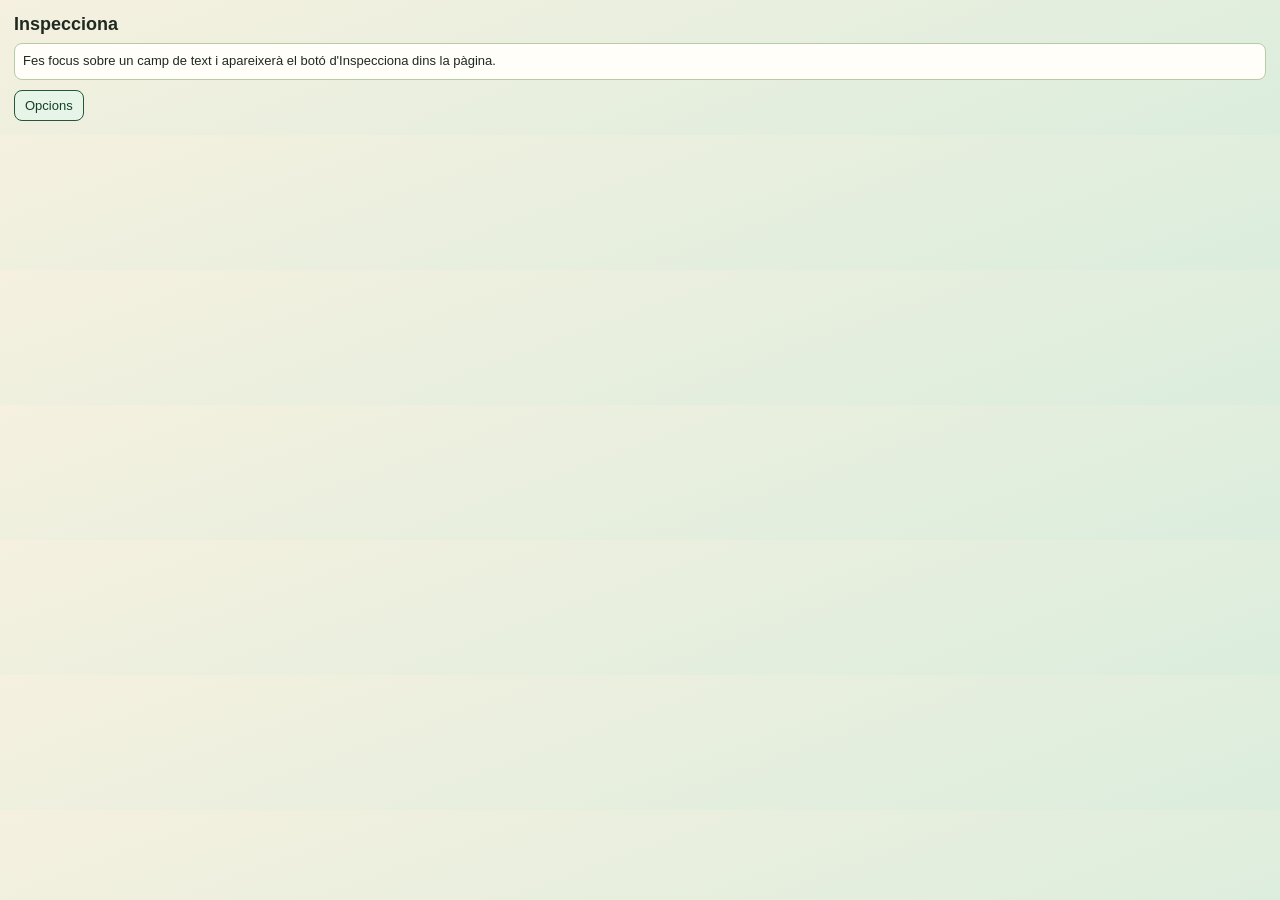
==== src/popup/popup.html @ 0c9df9f8 "feat: first MVP of Inspecciona chrome extension" ====
<!doctype html>
<html lang="ca">
  <head>
    <meta charset="utf-8" />
    <meta name="viewport" content="width=device-width, initial-scale=1" />
    <title>Inspecciona</title>
    <style>
      body {
        margin: 0;
        min-width: 300px;
        font-family: "IBM Plex Sans", "Segoe UI", sans-serif;
        color: #1f2a21;
        background: linear-gradient(160deg, #f5f0df, #dbeddd);
      }

      main {
        padding: 14px;
      }

      h1 {
        margin: 0;
        font-size: 18px;
      }

      p {
        margin: 8px 0;
        font-size: 13px;
        line-height: 1.45;
      }

      .hint {
        padding: 8px;
        border: 1px solid #b8cba8;
        border-radius: 8px;
        background: #fffef8;
      }

      .actions {
        margin-top: 10px;
        display: flex;
        gap: 8px;
      }

      button {
        border: 1px solid #25553c;
        border-radius: 8px;
        background: #e6f5e8;
        color: #173e2c;
        padding: 7px 10px;
        font-size: 13px;
        cursor: pointer;
      }
    </style>
  </head>
  <body>
    <main>
      <h1>Inspecciona</h1>
      <p class="hint">
        Fes focus sobre un camp de text i apareixerà el botó d'Inspecciona dins la pàgina.
      </p>
      <div class="actions">
        <button id="openOptions" type="button">Opcions</button>
      </div>
    </main>
    <script src="popup.js"></script>
  </body>
</html>
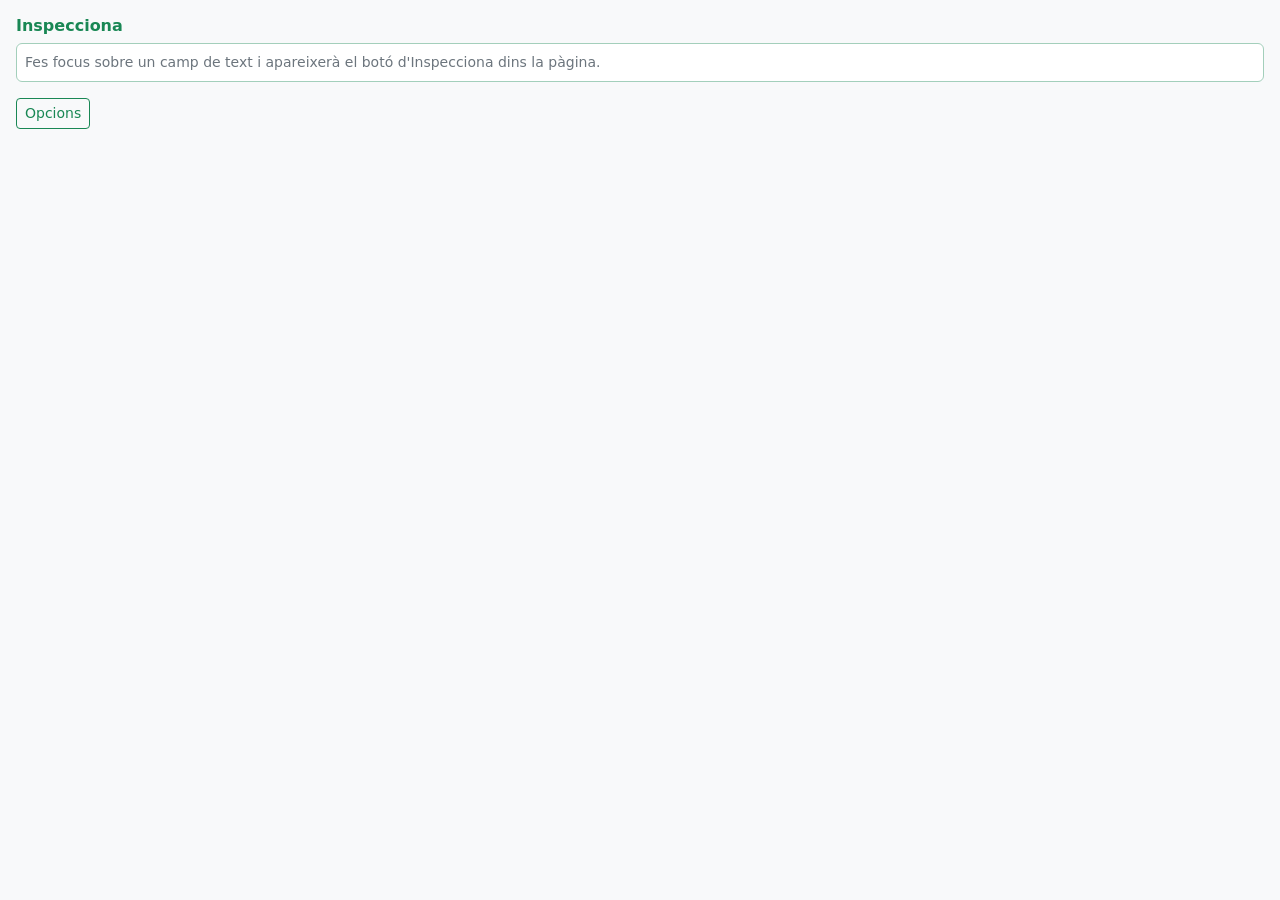
==== commit 403ead9f: "refactor: zero CSS files, Bootstrap on HTML pages, build scripts, versioning guide" ====
--- a/src/popup/popup.html
+++ b/src/popup/popup.html
@@ -2,66 +2,18 @@
 <html lang="ca">
   <head>
     <meta charset="utf-8" />
-    <meta name="viewport" content="width=device-width, initial-scale=1" />
     <title>Inspecciona</title>
-    <style>
-      body {
-        margin: 0;
-        min-width: 300px;
-        font-family: "IBM Plex Sans", "Segoe UI", sans-serif;
-        color: #1f2a21;
-        background: linear-gradient(160deg, #f5f0df, #dbeddd);
-      }
-
-      main {
-        padding: 14px;
-      }
-
-      h1 {
-        margin: 0;
-        font-size: 18px;
-      }
-
-      p {
-        margin: 8px 0;
-        font-size: 13px;
-        line-height: 1.45;
-      }
-
-      .hint {
-        padding: 8px;
-        border: 1px solid #b8cba8;
-        border-radius: 8px;
-        background: #fffef8;
-      }
-
-      .actions {
-        margin-top: 10px;
-        display: flex;
-        gap: 8px;
-      }
-
-      button {
-        border: 1px solid #25553c;
-        border-radius: 8px;
-        background: #e6f5e8;
-        color: #173e2c;
-        padding: 7px 10px;
-        font-size: 13px;
-        cursor: pointer;
-      }
-    </style>
+    <link rel="stylesheet" href="https://cdn.jsdelivr.net/npm/bootstrap@5.3.2/dist/css/bootstrap.min.css" />
+    <style>body{min-width:240px}</style>
   </head>
-  <body>
-    <main>
-      <h1>Inspecciona</h1>
-      <p class="hint">
-        Fes focus sobre un camp de text i apareixerà el botó d'Inspecciona dins la pàgina.
-      </p>
-      <div class="actions">
-        <button id="openOptions" type="button">Opcions</button>
-      </div>
-    </main>
+  <body class="bg-light p-3">
+    <h6 class="fw-bold text-success mb-2">Inspecciona</h6>
+    <p class="small text-secondary bg-white border border-success-subtle rounded p-2 mb-3">
+      Fes focus sobre un camp de text i apareixerà el botó d'Inspecciona dins la pàgina.
+    </p>
+    <button id="openOptions" type="button" class="btn btn-outline-success btn-sm">
+      Opcions
+    </button>
     <script src="popup.js"></script>
   </body>
-</html>+</html>
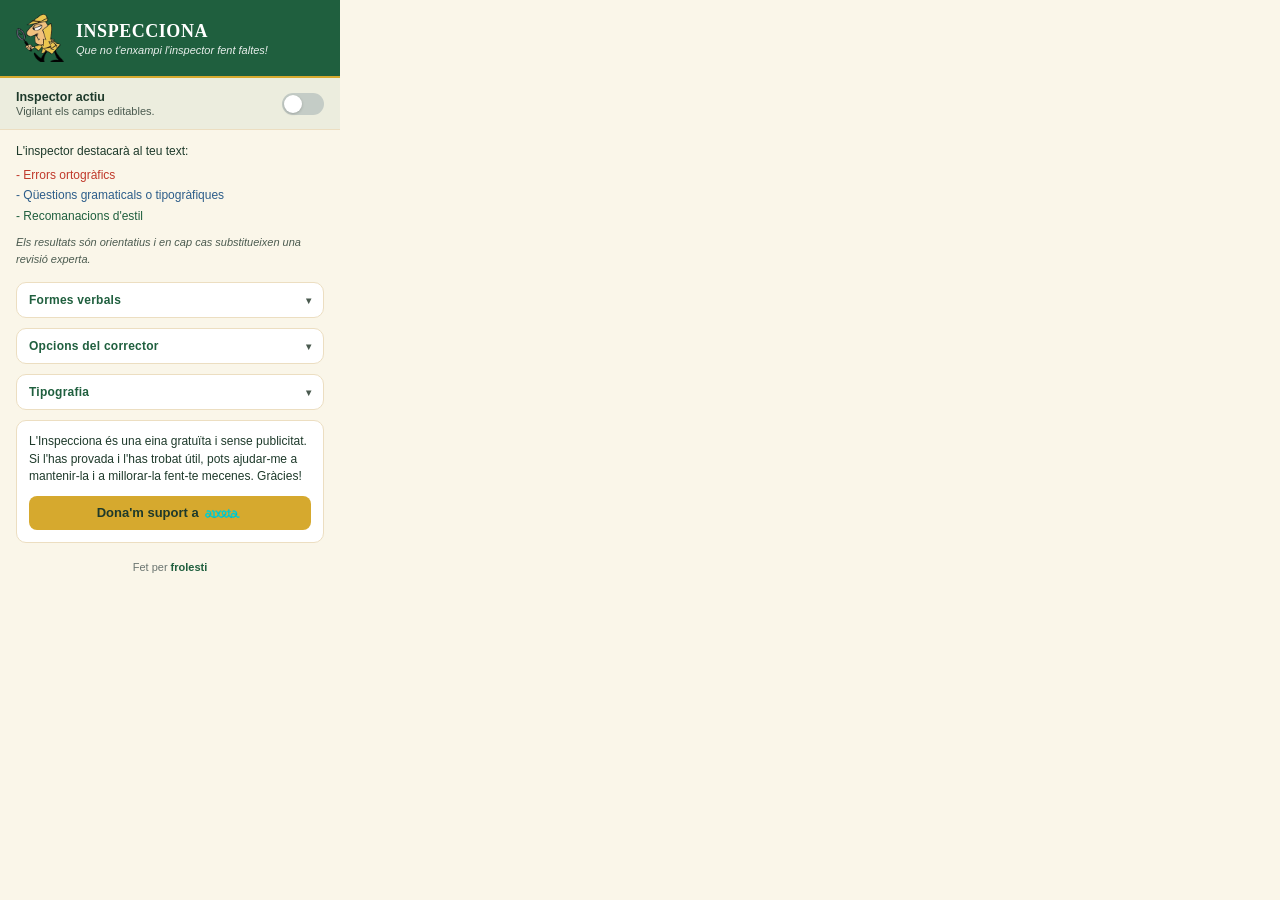
==== commit 54e0559f: "release: v1.0.0" ====
--- a/src/popup/popup.html
+++ b/src/popup/popup.html
@@ -3,17 +3,515 @@
   <head>
     <meta charset="utf-8" />
     <title>Inspecciona</title>
-    <link rel="stylesheet" href="https://cdn.jsdelivr.net/npm/bootstrap@5.3.2/dist/css/bootstrap.min.css" />
-    <style>body{min-width:240px}</style>
+    <style>
+      :root {
+        --insp-ink: #1e3a2b;
+        --insp-ink-soft: #4a5a4f;
+        --insp-cream: #faf6e9;
+        --insp-cream-edge: #ecdec1;
+        --insp-green: #1f5f3e;
+        --insp-green-dark: #163e2a;
+        --insp-gold: #d6a92e;
+        --insp-typo: #c0392b;
+        --insp-grammar: #2c5d8a;
+        --insp-style: #1f5f3e;
+        --insp-serif: Georgia, "Times New Roman", serif;
+        --insp-radius: 14px;
+      }
+
+      /* Truc per arrodonir el popup de Chrome: html transparent, body
+         arrodonit. Modern Chromium respecta el border-radius del body. */
+      html,
+      body {
+        width: 340px;
+        height: 580px;
+        margin: 0;
+        padding: 0;
+        overflow: hidden;
+        background: var(--insp-cream);
+      }
+      body {
+        color: var(--insp-ink);
+        font-family: -apple-system, BlinkMacSystemFont, "Segoe UI", Inter, Roboto, "Helvetica Neue", Arial, sans-serif;
+      }
+
+      .insp-root {
+        height: 100%;
+        display: flex;
+        flex-direction: column;
+        background: var(--insp-cream);
+        overflow: hidden;
+      }
+
+      .insp-scroll {
+        flex: 1 1 auto;
+        min-height: 0;
+        overflow-y: auto;
+        overflow-x: hidden;
+        padding-bottom: 12px;
+        scrollbar-width: thin;
+        scrollbar-color: rgba(31, 95, 62, 0.18) transparent;
+      }
+
+      .insp-scroll::-webkit-scrollbar { width: 6px; }
+      .insp-scroll::-webkit-scrollbar-track { background: transparent; }
+      .insp-scroll::-webkit-scrollbar-thumb {
+        background: rgba(31, 95, 62, 0.12);
+        border-radius: 999px;
+      }
+      .insp-scroll:hover::-webkit-scrollbar-thumb {
+        background: rgba(31, 95, 62, 0.22);
+      }
+      .insp-scroll::-webkit-scrollbar-thumb:hover {
+        background: rgba(31, 95, 62, 0.34);
+      }
+
+      /* ── Estat desactivat ────────────────────────────────────── */
+      body.is-disabled .insp-hero,
+      body.is-disabled .insp-legend,
+      body.is-disabled .insp-section:not(.insp-section--always),
+      body.is-disabled .insp-mecenes,
+      body.is-disabled .insp-footer {
+        filter: grayscale(1);
+        opacity: 0.55;
+      }
+      body.is-disabled .insp-hero { filter: grayscale(1) brightness(0.85); }
+
+      /* ── Capçalera ─────────────────────────────────────────── */
+      .insp-hero {
+        background: var(--insp-green);
+        color: #fff;
+        padding: 14px 16px;
+        border-bottom: 2px solid var(--insp-gold);
+        display: flex;
+        align-items: center;
+        gap: 12px;
+      }
+      .insp-hero img { width: 48px; height: 48px; object-fit: contain; }
+      .insp-hero h1 {
+        font-family: var(--insp-serif);
+        font-size: 18px;
+        font-weight: 700;
+        margin: 0;
+        letter-spacing: 0.03em;
+      }
+      .insp-hero p {
+        font-size: 11px;
+        margin: 2px 0 0;
+        opacity: 0.9;
+        font-style: italic;
+      }
+
+      /* ── Seccions ─────────────────────────────────────────── */
+      .insp-section { padding: 10px 16px; }
+      .insp-section.pt-0 { padding-top: 0; }
+
+      /* ── Toggle activació ───────────────────────────────────── */
+      .insp-toggle {
+        display: flex;
+        align-items: center;
+        justify-content: space-between;
+        padding: 12px 16px;
+        background: rgba(31, 95, 62, 0.06);
+        border-bottom: 1px solid var(--insp-cream-edge);
+      }
+      .insp-toggle-text {
+        display: flex;
+        flex-direction: column;
+        gap: 1px;
+      }
+      .insp-toggle-text strong {
+        font-size: 12.5px;
+        color: var(--insp-ink);
+        font-weight: 600;
+      }
+      .insp-toggle-text small {
+        font-size: 11px;
+        color: var(--insp-ink-soft);
+      }
+      body.is-disabled .insp-toggle-text small { color: var(--insp-typo); }
+
+      .insp-switch {
+        position: relative;
+        display: inline-block;
+        width: 42px;
+        height: 22px;
+        flex-shrink: 0;
+      }
+      .insp-switch input {
+        opacity: 0;
+        width: 0;
+        height: 0;
+      }
+      .insp-switch-track {
+        position: absolute;
+        inset: 0;
+        background: #c4ccc6;
+        border-radius: 999px;
+        transition: background 160ms ease;
+        cursor: pointer;
+      }
+      .insp-switch-track::before {
+        content: "";
+        position: absolute;
+        top: 2px;
+        left: 2px;
+        width: 18px;
+        height: 18px;
+        background: #fff;
+        border-radius: 50%;
+        box-shadow: 0 1px 3px rgba(0,0,0,0.2);
+        transition: transform 160ms ease;
+      }
+      .insp-switch input:checked + .insp-switch-track { background: var(--insp-green); }
+      .insp-switch input:checked + .insp-switch-track::before { transform: translateX(20px); }
+      .insp-switch input:focus-visible + .insp-switch-track {
+        box-shadow: 0 0 0 3px rgba(214, 169, 46, 0.45);
+      }
+
+      /* ── Llegenda (sense fons) ─────────────────────────────── */
+      .insp-legend {
+        padding: 12px 16px 4px;
+        font-size: 12px;
+        line-height: 1.55;
+        color: var(--insp-ink);
+      }
+      .insp-legend p { margin: 0 0 4px; }
+      .insp-legend ul {
+        list-style: none;
+        margin: 0;
+        padding: 0;
+        display: flex;
+        flex-direction: column;
+      }
+      .insp-legend li { padding: 1px 0; font-weight: 500; }
+      .insp-legend li.typo    { color: var(--insp-typo); }
+      .insp-legend li.grammar { color: var(--insp-grammar); }
+      .insp-legend li.style   { color: var(--insp-style); }
+      .insp-legend em {
+        display: block;
+        margin-top: 8px;
+        font-style: italic;
+        color: var(--insp-ink-soft);
+        font-size: 11px;
+      }
+
+      /* ── Detalls col·lapsables ─────────────────────────────── */
+      details.insp-details {
+        background: #fff;
+        border: 1px solid var(--insp-cream-edge);
+        border-radius: 10px;
+        overflow: hidden;
+      }
+      details.insp-details + details.insp-details { margin-top: 8px; }
+      details.insp-details > summary {
+        list-style: none;
+        cursor: pointer;
+        padding: 10px 12px;
+        font-size: 12px;
+        font-weight: 600;
+        color: var(--insp-green);
+        display: flex;
+        align-items: center;
+        justify-content: space-between;
+        letter-spacing: 0.02em;
+      }
+      details.insp-details > summary::after {
+        content: "▾";
+        font-size: 10px;
+        color: var(--insp-ink-soft);
+        transition: transform 120ms ease;
+      }
+      details.insp-details[open] > summary::after { transform: rotate(180deg); }
+      details.insp-details > summary::-webkit-details-marker { display: none; }
+      details.insp-details .insp-details-body { padding: 4px 12px 12px; }
+
+      /* ── Form & inputs ────────────────────────────────────── */
+      .insp-check { display: flex; align-items: center; gap: 8px; padding: 2px 0; font-size: 12.5px; }
+      .insp-check input[type="checkbox"], .insp-check input[type="radio"] {
+        width: 14px; height: 14px; accent-color: var(--insp-green);
+      }
+
+      /* Fila etiqueta + opcions */
+      .insp-row {
+        display: grid;
+        grid-template-columns: 96px 1fr;
+        align-items: center;
+        gap: 6px;
+        padding: 6px 0;
+        border-bottom: 1px dashed var(--insp-cream-edge);
+      }
+      .insp-row:last-child { border-bottom: none; }
+      .insp-row > .insp-row-label {
+        font-size: 12px;
+        color: var(--insp-ink-soft);
+        font-weight: 500;
+      }
+      .insp-row .insp-row-options {
+        display: flex;
+        flex-wrap: wrap;
+        gap: 4px;
+      }
+      .insp-pill {
+        position: relative;
+        font-size: 11px;
+        padding: 3px 8px;
+        border-radius: 999px;
+        border: 1px solid var(--insp-cream-edge);
+        background: #fff;
+        color: var(--insp-ink-soft);
+        cursor: pointer;
+        margin: 0;
+      }
+      .insp-pill input { position: absolute; opacity: 0; pointer-events: none; }
+      .insp-pill.is-active {
+        background: var(--insp-green);
+        color: #fff;
+        border-color: var(--insp-green);
+      }
+
+      /* ── Botó Desa ────────────────────────────────────────── */
+      .insp-btn-primary {
+        background: var(--insp-green);
+        color: #fff;
+        border: none;
+        font-weight: 500;
+        font-size: 12px;
+        padding: 6px 18px;
+        border-radius: 8px;
+        transition: background 120ms ease;
+        cursor: pointer;
+      }
+      .insp-btn-primary:hover { background: var(--insp-green-dark); color: #fff; }
+      .insp-btn-primary:disabled { opacity: 0.5; cursor: not-allowed; }
+      /* ── Mecenes ──────────────────────────────────────────── */
+      .insp-mecenes {
+        background: #fff;
+        border: 1px solid var(--insp-cream-edge);
+        border-radius: 10px;
+        padding: 12px;
+        display: flex;
+        flex-direction: column;
+        gap: 10px;
+      }
+      .insp-mecenes p {
+        margin: 0;
+        font-size: 12px;
+        line-height: 1.45;
+        color: var(--insp-ink);
+      }
+      .insp-aixeta {
+        box-sizing: border-box;
+        display: flex;
+        align-items: center;
+        justify-content: center;
+        gap: 2px;
+        width: 100%;
+        max-width: 100%;
+        background: var(--insp-gold);
+        color: var(--insp-ink);
+        border: none;
+        font-weight: 600;
+        font-size: 13px;
+        padding: 9px 12px;
+        border-radius: 8px;
+        text-decoration: none;
+        transition: filter 120ms ease, transform 120ms ease;
+        line-height: 1;
+        white-space: nowrap;
+      }
+      .insp-aixeta:hover { filter: brightness(0.95); transform: translateY(-1px); color: var(--insp-ink); }
+      .insp-aixeta img {
+        height: 16px;
+        width: auto;
+        object-fit: contain;
+        display: inline-block;
+        flex-shrink: 0;
+        position: relative;
+        top: 1px;
+      }
+
+      /* ── Peu ──────────────────────────────────────────────── */
+      .insp-footer {
+        padding: 8px 16px 12px;
+        text-align: center;
+        font-size: 11px;
+        color: #6a7470;
+      }
+      .insp-footer a { color: var(--insp-green); text-decoration: none; font-weight: 600; }
+      .insp-footer a:hover { text-decoration: underline; }
+    </style>
   </head>
-  <body class="bg-light p-3">
-    <h6 class="fw-bold text-success mb-2">Inspecciona</h6>
-    <p class="small text-secondary bg-white border border-success-subtle rounded p-2 mb-3">
-      Fes focus sobre un camp de text i apareixerà el botó d'Inspecciona dins la pàgina.
-    </p>
-    <button id="openOptions" type="button" class="btn btn-outline-success btn-sm">
-      Opcions
-    </button>
+  <body>
+    <div class="insp-root">
+
+      <header class="insp-hero">
+        <img src="../../assets/icon-128.png" alt="Inspecciona" />
+        <div>
+          <h1>INSPECCIONA</h1>
+          <p>Que no t'enxampi l'inspector fent faltes!</p>
+        </div>
+      </header>
+
+      <!-- Toggle d'activació (sempre visible, no s'enfosqueix) -->
+      <div class="insp-toggle insp-section--always">
+        <div class="insp-toggle-text">
+          <strong id="toggleTitle">Inspector actiu</strong>
+          <small id="toggleStatus">Vigilant els camps editables.</small>
+        </div>
+        <label class="insp-switch">
+          <input type="checkbox" id="autoOpenHelper" />
+          <span class="insp-switch-track" aria-hidden="true"></span>
+        </label>
+      </div>
+
+      <div class="insp-scroll">
+
+        <!-- Llegenda -->
+        <div class="insp-legend">
+          <p>L'inspector destacarà al teu text:</p>
+          <ul>
+            <li class="typo">- Errors ortogràfics</li>
+            <li class="grammar">- Qüestions gramaticals o tipogràfiques</li>
+            <li class="style">- Recomanacions d'estil</li>
+          </ul>
+          <em>Els resultats són orientatius i en cap cas substitueixen una revisió experta.</em>
+        </div>
+
+        <!-- Formes verbals -->
+        <section class="insp-section">
+          <details class="insp-details">
+            <summary>Formes verbals</summary>
+            <div class="insp-details-body">
+              <label class="insp-check"><input type="radio" name="variant" value="general" /> Centrals</label>
+              <label class="insp-check"><input type="radio" name="variant" value="valencia" /> Valencianes</label>
+              <label class="insp-check"><input type="radio" name="variant" value="balear" /> Balears</label>
+            </div>
+          </details>
+        </section>
+
+        <!-- Opcions del corrector -->
+        <section class="insp-section pt-0">
+          <details class="insp-details">
+            <summary>Opcions del corrector</summary>
+            <div class="insp-details-body">
+              <div class="insp-row">
+                <span class="insp-row-label">Diacrítics</span>
+                <div class="insp-row-options" data-group="diacritics">
+                  <label class="insp-pill"><input type="radio" name="diacritics" value="traditional"><span>Tradicionals</span></label>
+                  <label class="insp-pill"><input type="radio" name="diacritics" value="iec"><span>IEC 2017</span></label>
+                </div>
+              </div>
+              <div class="insp-row">
+                <span class="insp-row-label">Pronom «se»</span>
+                <div class="insp-row-options" data-group="pronomSe">
+                  <label class="insp-pill"><input type="radio" name="pronomSe" value="simple"><span>se centra</span></label>
+                  <label class="insp-pill"><input type="radio" name="pronomSe" value="double"><span>se/es centra</span></label>
+                </div>
+              </div>
+            </div>
+          </details>
+        </section>
+
+        <!-- Tipografia -->
+        <section class="insp-section pt-0">
+          <details class="insp-details" id="typoDetails">
+            <summary>Tipografia</summary>
+            <div class="insp-details-body">
+
+          <div class="insp-row">
+            <span class="insp-row-label">Exigeix</span>
+            <div class="insp-row-options">
+              <label class="insp-check"><input type="checkbox" id="cometesTypo" /> Cometes</label>
+              <label class="insp-check"><input type="checkbox" id="puntsSuspe" /> Punts suspensius (…)</label>
+            </div>
+          </div>
+
+          <div class="insp-row">
+            <span class="insp-row-label">Apòstrof</span>
+            <div class="insp-row-options" data-group="apostrof">
+              <label class="insp-pill"><input type="radio" name="apostrof" value="typo"><span>tipogràfic (')</span></label>
+              <label class="insp-pill"><input type="radio" name="apostrof" value="recte"><span>recte (')</span></label>
+              <label class="insp-pill"><input type="radio" name="apostrof" value=""><span>indefinit</span></label>
+            </div>
+          </div>
+
+          <div class="insp-row">
+            <span class="insp-row-label">Guió</span>
+            <div class="insp-row-options" data-group="guio">
+              <label class="insp-pill"><input type="radio" name="guio" value="llarg"><span>llarg (—)</span></label>
+              <label class="insp-pill"><input type="radio" name="guio" value="mitja"><span>mitjà (–)</span></label>
+              <label class="insp-pill"><input type="radio" name="guio" value=""><span>indefinit</span></label>
+            </div>
+          </div>
+
+          <div class="insp-row">
+            <span class="insp-row-label">Guió per a</span>
+            <div class="insp-row-options" data-group="guioPer">
+              <label class="insp-pill"><input type="radio" name="guioPer" value="dialegs"><span>diàlegs</span></label>
+              <label class="insp-pill"><input type="radio" name="guioPer" value="enumeracions"><span>enumeracions</span></label>
+              <label class="insp-pill"><input type="radio" name="guioPer" value=""><span>indefinit</span></label>
+            </div>
+          </div>
+
+          <div class="insp-row">
+            <span class="insp-row-label">Interrogant (¿)</span>
+            <div class="insp-row-options" data-group="interrogant">
+              <label class="insp-pill"><input type="radio" name="interrogant" value="mai"><span>mai</span></label>
+              <label class="insp-pill"><input type="radio" name="interrogant" value="sempre"><span>sempre</span></label>
+              <label class="insp-pill"><input type="radio" name="interrogant" value=""><span>indefinit</span></label>
+            </div>
+          </div>
+
+          <div class="insp-row">
+            <span class="insp-row-label">Exclamació (¡)</span>
+            <div class="insp-row-options" data-group="exclamacio">
+              <label class="insp-pill"><input type="radio" name="exclamacio" value="mai"><span>mai</span></label>
+              <label class="insp-pill"><input type="radio" name="exclamacio" value="sempre"><span>sempre</span></label>
+              <label class="insp-pill"><input type="radio" name="exclamacio" value=""><span>indefinit</span></label>
+            </div>
+          </div>
+
+          <div class="insp-row">
+            <span class="insp-row-label">Percentatge</span>
+            <div class="insp-row-options" data-group="percent">
+              <label class="insp-pill"><input type="radio" name="percent" value="sense"><span>10%</span></label>
+              <label class="insp-pill"><input type="radio" name="percent" value="amb"><span>10&nbsp;%</span></label>
+              <label class="insp-pill"><input type="radio" name="percent" value=""><span>indefinit</span></label>
+            </div>
+          </div>
+
+          <div class="insp-row">
+            <span class="insp-row-label">Hores</span>
+            <div class="insp-row-options" data-group="hora">
+              <label class="insp-pill"><input type="radio" name="hora" value="punt"><span>11.35</span></label>
+              <label class="insp-pill"><input type="radio" name="hora" value="dospunts"><span>11:35</span></label>
+              <label class="insp-pill"><input type="radio" name="hora" value=""><span>indefinit</span></label>
+            </div>
+          </div>
+
+            </div>
+          </details>
+        </section>
+
+        <!-- Mecenes -->
+        <section class="insp-section pt-0">
+          <div class="insp-mecenes">
+            <p>
+              L'Inspecciona és una eina gratuïta i sense publicitat. Si l'has provada i l'has trobat útil, pots ajudar-me a mantenir-la i a millorar-la fent-te mecenes. Gràcies!
+            </p>
+            <a id="aixeta" class="insp-aixeta" href="https://frolesti.aixeta.cat/" target="_blank" rel="noopener noreferrer">
+              <span>Dona'm suport a </span><img src="../../assets/aixeta-logo.png" alt="Aixeta" />
+            </a>
+          </div>
+        </section>
+
+        <footer class="insp-footer">
+          Fet per <a id="author" href="https://frolesti.cat" target="_blank" rel="noopener noreferrer">frolesti</a>
+        </footer>
+      </div>
+    </div>
+
     <script src="popup.js"></script>
   </body>
 </html>
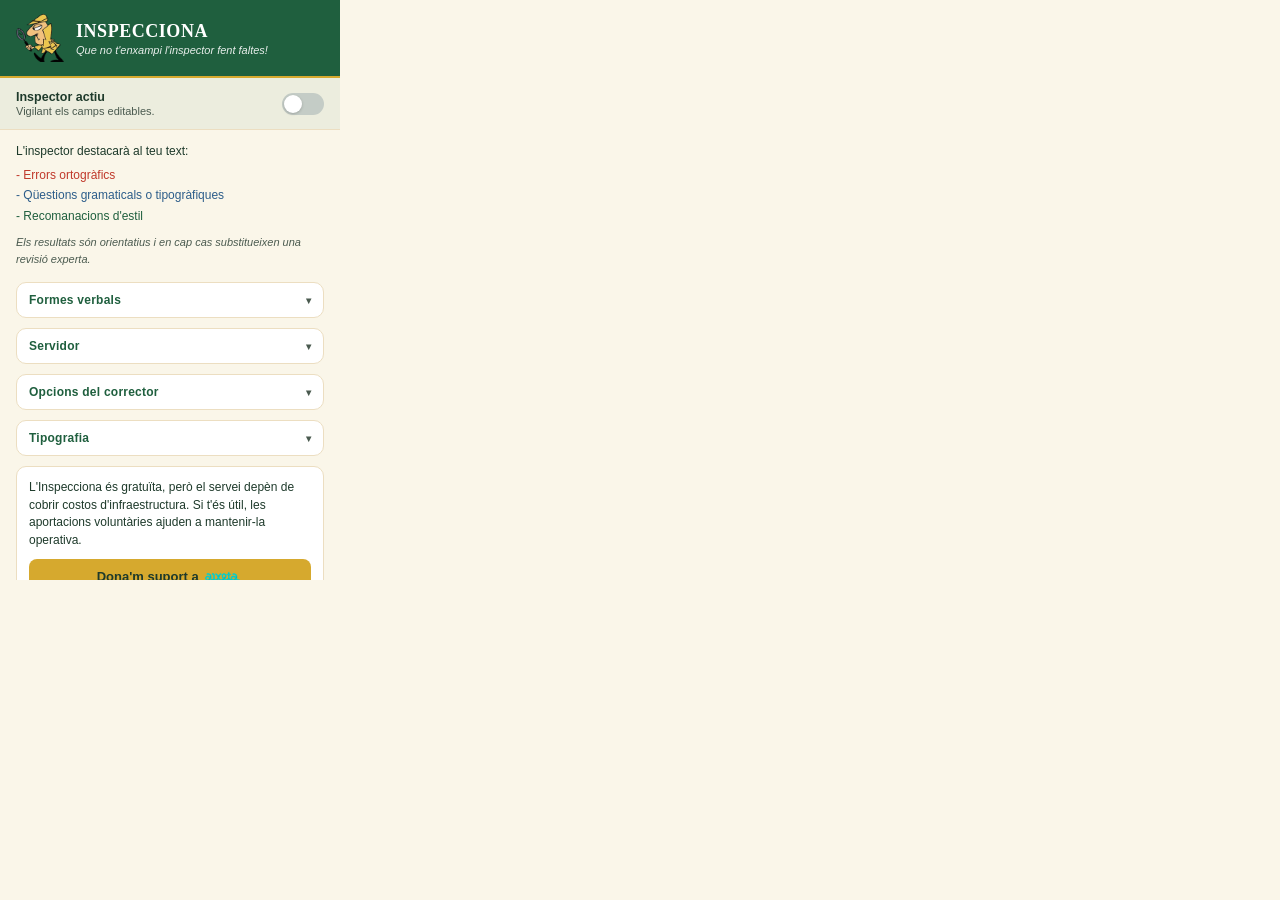
==== commit f7aebf42: "feat: integrate VM backend and deployment tooling" ====
--- a/src/popup/popup.html
+++ b/src/popup/popup.html
@@ -196,6 +196,28 @@
         font-size: 11px;
       }
 
+      .insp-notice {
+        margin: 0 16px 10px;
+        border: 1px solid #e7c770;
+        background: #fff9e8;
+        color: #5d4708;
+        border-radius: 10px;
+        padding: 10px 12px;
+        font-size: 12px;
+        line-height: 1.45;
+      }
+      .insp-notice p {
+        margin: 0;
+      }
+      .insp-notice a {
+        color: var(--insp-green);
+        font-weight: 700;
+        text-decoration: none;
+      }
+      .insp-notice a:hover {
+        text-decoration: underline;
+      }
+
       /* ── Detalls col·lapsables ─────────────────────────────── */
       details.insp-details {
         background: #fff;
@@ -230,6 +252,22 @@
       .insp-check { display: flex; align-items: center; gap: 8px; padding: 2px 0; font-size: 12.5px; }
       .insp-check input[type="checkbox"], .insp-check input[type="radio"] {
         width: 14px; height: 14px; accent-color: var(--insp-green);
+      }
+
+      .insp-input {
+        width: 100%;
+        box-sizing: border-box;
+        border: 1px solid var(--insp-cream-edge);
+        border-radius: 8px;
+        padding: 8px;
+        font-size: 12px;
+        color: var(--insp-ink);
+      }
+      .insp-hint {
+        margin: 8px 0 0;
+        font-size: 11px;
+        color: var(--insp-ink-soft);
+        line-height: 1.45;
       }
 
       /* Fila etiqueta + opcions */
@@ -367,6 +405,11 @@
 
       <div class="insp-scroll">
 
+        <div id="limitNotice" class="insp-notice" hidden>
+          <p id="limitNoticeText"></p>
+          <p style="margin-top:6px;">Si vols, pots ajudar a mantenir el servei fent una donació a <a href="https://frolesti.aixeta.cat/" target="_blank" rel="noopener noreferrer">Aixeta</a>.</p>
+        </div>
+
         <!-- Llegenda -->
         <div class="insp-legend">
           <p>L'inspector destacarà al teu text:</p>
@@ -386,6 +429,22 @@
               <label class="insp-check"><input type="radio" name="variant" value="general" /> Centrals</label>
               <label class="insp-check"><input type="radio" name="variant" value="valencia" /> Valencianes</label>
               <label class="insp-check"><input type="radio" name="variant" value="balear" /> Balears</label>
+            </div>
+          </details>
+        </section>
+
+        <!-- Backend -->
+        <section class="insp-section pt-0">
+          <details class="insp-details">
+            <summary>Servidor</summary>
+            <div class="insp-details-body">
+              <p class="insp-hint">
+                Backend fixat a la VM d'Inspecciona: https://corrector.34.118.197.141.nip.io
+              </p>
+              <label class="insp-check" style="margin-top:8px;">
+                <input type="checkbox" id="autoOpenDonationOnLimit" />
+                <span>Obre Aixeta automàticament quan es detecti límit d'ús</span>
+              </label>
             </div>
           </details>
         </section>
@@ -498,7 +557,7 @@
         <section class="insp-section pt-0">
           <div class="insp-mecenes">
             <p>
-              L'Inspecciona és una eina gratuïta i sense publicitat. Si l'has provada i l'has trobat útil, pots ajudar-me a mantenir-la i a millorar-la fent-te mecenes. Gràcies!
+              L'Inspecciona és gratuïta, però el servei depèn de cobrir costos d'infraestructura. Si t'és útil, les aportacions voluntàries ajuden a mantenir-la operativa.
             </p>
             <a id="aixeta" class="insp-aixeta" href="https://frolesti.aixeta.cat/" target="_blank" rel="noopener noreferrer">
               <span>Dona'm suport a </span><img src="../../assets/aixeta-logo.png" alt="Aixeta" />
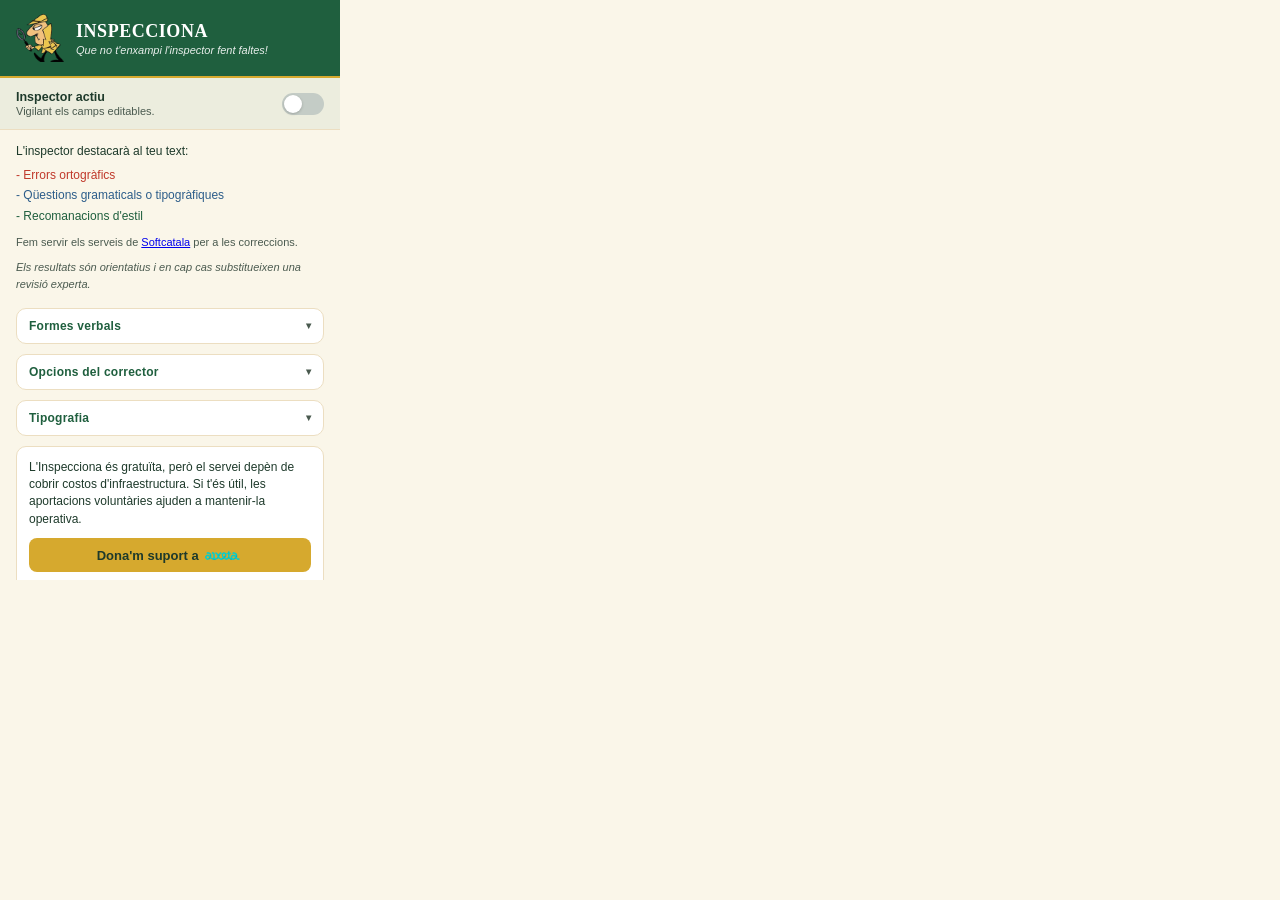
==== commit d808cd44: "fix: update popup attribution and harden monitoring scripts" ====
--- a/src/popup/popup.html
+++ b/src/popup/popup.html
@@ -48,7 +48,7 @@
         min-height: 0;
         overflow-y: auto;
         overflow-x: hidden;
-        padding-bottom: 12px;
+        padding-bottom: 4px;
         scrollbar-width: thin;
         scrollbar-color: rgba(31, 95, 62, 0.18) transparent;
       }
@@ -105,6 +105,7 @@
       /* ── Seccions ─────────────────────────────────────────── */
       .insp-section { padding: 10px 16px; }
       .insp-section.pt-0 { padding-top: 0; }
+      .insp-section.pb-tight { padding-bottom: 4px; }
 
       /* ── Toggle activació ───────────────────────────────────── */
       .insp-toggle {
@@ -368,10 +369,34 @@
         position: relative;
         top: 1px;
       }
+      .insp-report {
+        box-sizing: border-box;
+        display: flex;
+        align-items: center;
+        justify-content: center;
+        width: 100%;
+        max-width: 100%;
+        background: #fff;
+        color: var(--insp-green);
+        border: 1px solid var(--insp-cream-edge);
+        font-weight: 600;
+        font-size: 12px;
+        padding: 8px 12px;
+        border-radius: 8px;
+        text-decoration: none;
+        transition: background 120ms ease, border-color 120ms ease;
+      }
+      .insp-report:hover {
+        background: #f9f5e8;
+        border-color: #dcc89a;
+        color: var(--insp-green-dark);
+      }
 
       /* ── Peu ──────────────────────────────────────────────── */
       .insp-footer {
-        padding: 8px 16px 12px;
+        margin: 2px 16px 0;
+        padding: 8px 0 4px;
+        border-top: 1px solid var(--insp-cream-edge);
         text-align: center;
         font-size: 11px;
         color: #6a7470;
@@ -418,6 +443,9 @@
             <li class="grammar">- Qüestions gramaticals o tipogràfiques</li>
             <li class="style">- Recomanacions d'estil</li>
           </ul>
+          <p style="margin-top:8px; font-size:11px; color:var(--insp-ink-soft);">
+            Fem servir els serveis de <a href="https://www.softcatala.org/" target="_blank" rel="noopener noreferrer">Softcatala</a> per a les correccions.
+          </p>
           <em>Els resultats són orientatius i en cap cas substitueixen una revisió experta.</em>
         </div>
 
@@ -429,22 +457,6 @@
               <label class="insp-check"><input type="radio" name="variant" value="general" /> Centrals</label>
               <label class="insp-check"><input type="radio" name="variant" value="valencia" /> Valencianes</label>
               <label class="insp-check"><input type="radio" name="variant" value="balear" /> Balears</label>
-            </div>
-          </details>
-        </section>
-
-        <!-- Backend -->
-        <section class="insp-section pt-0">
-          <details class="insp-details">
-            <summary>Servidor</summary>
-            <div class="insp-details-body">
-              <p class="insp-hint">
-                Backend fixat a la VM d'Inspecciona: https://corrector.34.118.197.141.nip.io
-              </p>
-              <label class="insp-check" style="margin-top:8px;">
-                <input type="checkbox" id="autoOpenDonationOnLimit" />
-                <span>Obre Aixeta automàticament quan es detecti límit d'ús</span>
-              </label>
             </div>
           </details>
         </section>
@@ -554,7 +566,7 @@
         </section>
 
         <!-- Mecenes -->
-        <section class="insp-section pt-0">
+        <section class="insp-section pt-0 pb-tight">
           <div class="insp-mecenes">
             <p>
               L'Inspecciona és gratuïta, però el servei depèn de cobrir costos d'infraestructura. Si t'és útil, les aportacions voluntàries ajuden a mantenir-la operativa.
@@ -562,11 +574,18 @@
             <a id="aixeta" class="insp-aixeta" href="https://frolesti.aixeta.cat/" target="_blank" rel="noopener noreferrer">
               <span>Dona'm suport a </span><img src="../../assets/aixeta-logo.png" alt="Aixeta" />
             </a>
+            <a
+              class="insp-report"
+              href="mailto:frolesti4@gmail.com?subject=Inspecciona%20-%20Informe%20d%27error&body=Explica%20que%20ha%20passat%2C%20a%20quina%20web%20i%20si%20pots%20adjunta%20una%20captura.%0A%0AVersio%20de%20l%27extensio%3A"
+            >
+              Reporta un error per correu
+            </a>
           </div>
         </section>
 
         <footer class="insp-footer">
           Fet per <a id="author" href="https://frolesti.cat" target="_blank" rel="noopener noreferrer">frolesti</a>
+          <span id="extensionVersion" style="display:block; margin-top:4px;"></span>
         </footer>
       </div>
     </div>
